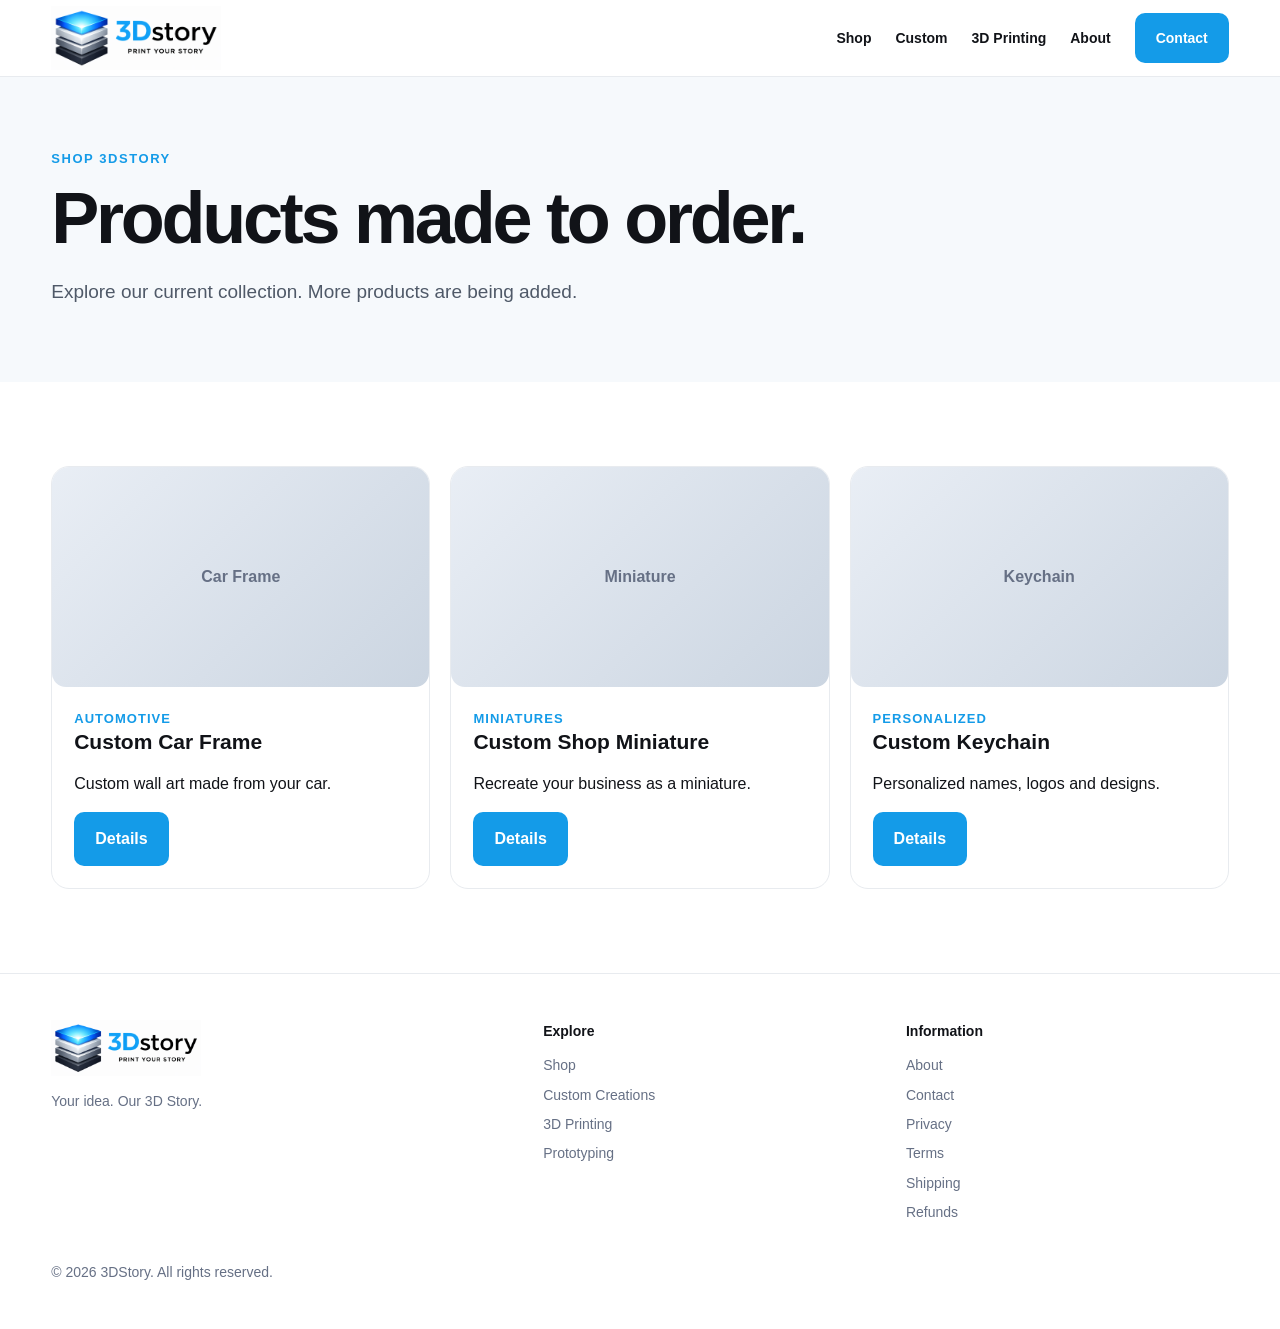
==== shop.html @ 80498d68 "Add files via upload" ====
<!doctype html>
<html lang="en">
<head>
<meta charset="utf-8">
<meta name="viewport" content="width=device-width, initial-scale=1">
<title>Shop | 3DStory</title>
<meta name="description" content="Shop custom 3D printed products from 3DStory.">
<link rel="icon" href="assets/favicon.png">
<link rel="stylesheet" href="assets/style.css">
<link rel="canonical" href="https://3dstory.in/shop.html">
</head>
<body><header class="header"><div class="container nav">
<a href="index.html"><img class="logo" src="assets/logo.png" alt="3DStory logo"></a>
<nav class="navlinks">
<a href="shop.html">Shop</a><a href="custom.html">Custom</a><a href="3d-printing.html">3D Printing</a><a href="about.html">About</a><a class="btn btn-primary" href="contact.html">Contact</a>
</nav><span class="mobile-menu">Menu</span>
</div></header>
<section class="page-hero"><div class="container"><div class="eyebrow">Shop 3DStory</div><h1>Products made to order.</h1><p class="lead">Explore our current collection. More products are being added.</p></div></section>
<section class="section"><div class="container"><div class="grid-3">
<article class="card product-card"><div class="product-image">Car Frame</div><div class="body"><div class="kicker">Automotive</div><h3>Custom Car Frame</h3><p>Custom wall art made from your car.</p><a class="btn btn-primary" href="car-frames.html">Details</a></div></article>
<article class="card product-card"><div class="product-image">Miniature</div><div class="body"><div class="kicker">Miniatures</div><h3>Custom Shop Miniature</h3><p>Recreate your business as a miniature.</p><a class="btn btn-primary" href="miniatures.html">Details</a></div></article>
<article class="card product-card"><div class="product-image">Keychain</div><div class="body"><div class="kicker">Personalized</div><h3>Custom Keychain</h3><p>Personalized names, logos and designs.</p><a class="btn btn-primary" href="keychains.html">Details</a></div></article>
</div></div></section>
<footer class="footer"><div class="container footer-grid">
<div><img class="logo" src="assets/logo.png" alt="3DStory" style="width:150px"><p>Your idea. Our 3D Story.</p></div>
<div><h4>Explore</h4><a href="shop.html">Shop</a><a href="custom.html">Custom Creations</a><a href="3d-printing.html">3D Printing</a><a href="prototyping.html">Prototyping</a></div>
<div><h4>Information</h4><a href="about.html">About</a><a href="contact.html">Contact</a><a href="privacy.html">Privacy</a><a href="terms.html">Terms</a><a href="shipping.html">Shipping</a><a href="refunds.html">Refunds</a></div>
</div><div class="container" style="margin-top:30px">© 2026 3DStory. All rights reserved.</div></footer></body>
</html>
---- assets/style.css ----
:root{
  --blue:#149be8;
  --blue-dark:#0877bf;
  --ink:#111318;
  --muted:#667085;
  --line:#e8ebef;
  --bg:#ffffff;
  --soft:#f6f9fc;
  --max:1180px;
}
*{box-sizing:border-box}
html{scroll-behavior:smooth}
body{margin:0;font-family:Inter,Arial,Helvetica,sans-serif;color:var(--ink);background:var(--bg);line-height:1.6}
a{text-decoration:none;color:inherit}
img{max-width:100%;display:block}
.container{width:min(var(--max),92%);margin:auto}
.header{position:sticky;top:0;z-index:20;background:rgba(255,255,255,.94);backdrop-filter:blur(12px);border-bottom:1px solid var(--line)}
.nav{height:76px;display:flex;align-items:center;justify-content:space-between;gap:24px}
.logo{width:170px;height:auto}
.navlinks{display:flex;gap:24px;align-items:center;font-size:14px;font-weight:600}
.navlinks a:hover{color:var(--blue)}
.btn{display:inline-flex;align-items:center;justify-content:center;padding:13px 20px;border-radius:10px;font-weight:700;border:1px solid transparent;transition:.2s}
.btn-primary{background:var(--blue);color:white}
.btn-primary:hover{background:var(--blue-dark);transform:translateY(-1px)}
.btn-secondary{border-color:#d8dde5;background:#fff}
.btn-secondary:hover{border-color:var(--blue);color:var(--blue)}
.hero{padding:88px 0 72px;background:linear-gradient(180deg,#f8fbff 0%,#fff 100%)}
.hero-grid{display:grid;grid-template-columns:1.08fr .92fr;gap:56px;align-items:center}
.eyebrow{font-size:13px;font-weight:800;letter-spacing:.12em;text-transform:uppercase;color:var(--blue)}
h1{font-size:clamp(42px,6vw,72px);line-height:1.02;letter-spacing:-.045em;margin:12px 0 22px}
h2{font-size:clamp(30px,4vw,46px);line-height:1.08;letter-spacing:-.035em;margin:0 0 14px}
h3{font-size:21px;line-height:1.2;margin:0 0 10px}
.lead{font-size:19px;color:#4f5968;max-width:650px}
.actions{display:flex;gap:12px;flex-wrap:wrap;margin-top:28px}
.hero-card{background:#111820;border-radius:28px;min-height:390px;padding:26px;display:flex;align-items:flex-end;box-shadow:0 24px 60px rgba(20,30,50,.16)}
.hero-card-inner{width:100%;background:rgba(255,255,255,.08);border:1px solid rgba(255,255,255,.14);border-radius:20px;padding:24px;color:#fff}
.section{padding:84px 0}
.section-soft{background:var(--soft)}
.section-head{display:flex;justify-content:space-between;align-items:end;gap:30px;margin-bottom:32px}
.section-head p{max-width:650px;color:var(--muted);margin:0}
.grid-4{display:grid;grid-template-columns:repeat(4,1fr);gap:18px}
.grid-3{display:grid;grid-template-columns:repeat(3,1fr);gap:20px}
.card{border:1px solid var(--line);border-radius:18px;padding:24px;background:#fff}
.card:hover{box-shadow:0 14px 35px rgba(20,30,50,.08);transform:translateY(-2px);transition:.2s}
.icon{width:48px;height:48px;border-radius:13px;background:#eaf7ff;color:var(--blue);display:grid;place-items:center;font-weight:900;margin-bottom:22px}
.product-image{height:220px;border-radius:14px;background:linear-gradient(135deg,#e9eef5,#cbd5e1);display:grid;place-items:center;color:#667085;font-weight:800}
.product-card{overflow:hidden;padding:0}
.product-card .body{padding:22px}
.kicker{font-size:13px;color:var(--blue);font-weight:800;text-transform:uppercase;letter-spacing:.08em}
.price{font-weight:800;font-size:20px;margin-top:12px}
.steps{display:grid;grid-template-columns:repeat(4,1fr);gap:18px}
.step-num{font-size:14px;font-weight:900;color:var(--blue);margin-bottom:14px}
.cta{background:#10151c;color:#fff;border-radius:28px;padding:56px}
.cta p{color:#c5ccd6;max-width:650px}
.footer{border-top:1px solid var(--line);padding:46px 0;color:#667085;font-size:14px}
.footer-grid{display:grid;grid-template-columns:1.4fr 1fr 1fr;gap:40px}
.footer h4{color:var(--ink);margin:0 0 12px}
.footer a{display:block;margin:7px 0}
.page-hero{padding:72px 0 55px;background:var(--soft)}
.prose{max-width:820px}
.prose p,.prose li{color:#515b69}
.form{display:grid;gap:14px;max-width:720px}
input,textarea,select{width:100%;padding:14px 15px;border:1px solid #d9dee7;border-radius:10px;font:inherit}
textarea{min-height:150px;resize:vertical}
.notice{padding:16px 18px;background:#eef8ff;border-left:4px solid var(--blue);border-radius:8px}
.mobile-menu{display:none}
@media(max-width:850px){
 .navlinks{display:none}
 .mobile-menu{display:block}
 .hero-grid{grid-template-columns:1fr}
 .grid-4,.steps{grid-template-columns:repeat(2,1fr)}
 .grid-3,.footer-grid{grid-template-columns:1fr}
 .hero{padding-top:55px}
 .section{padding:62px 0}
}
@media(max-width:520px){
 .grid-4,.steps{grid-template-columns:1fr}
 .logo{width:145px}
 h1{font-size:44px}
 .cta{padding:34px 24px}
}
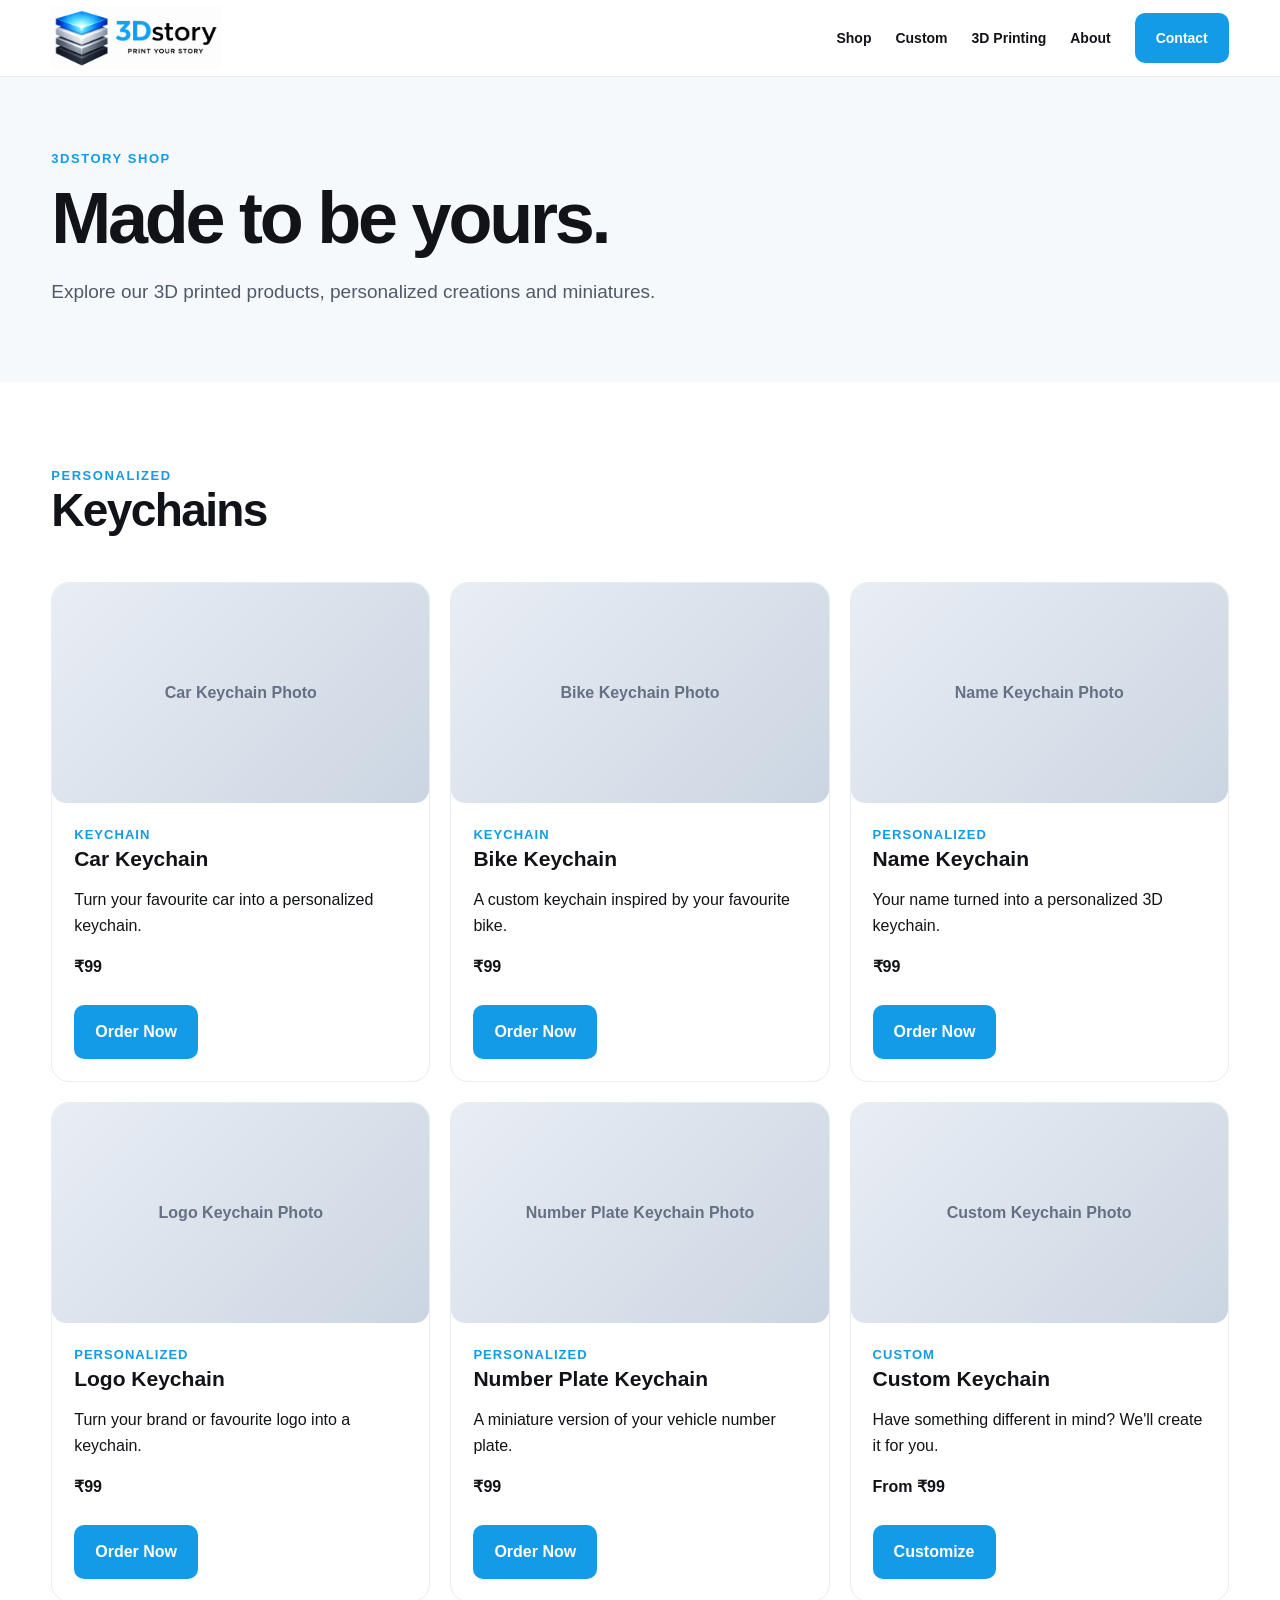
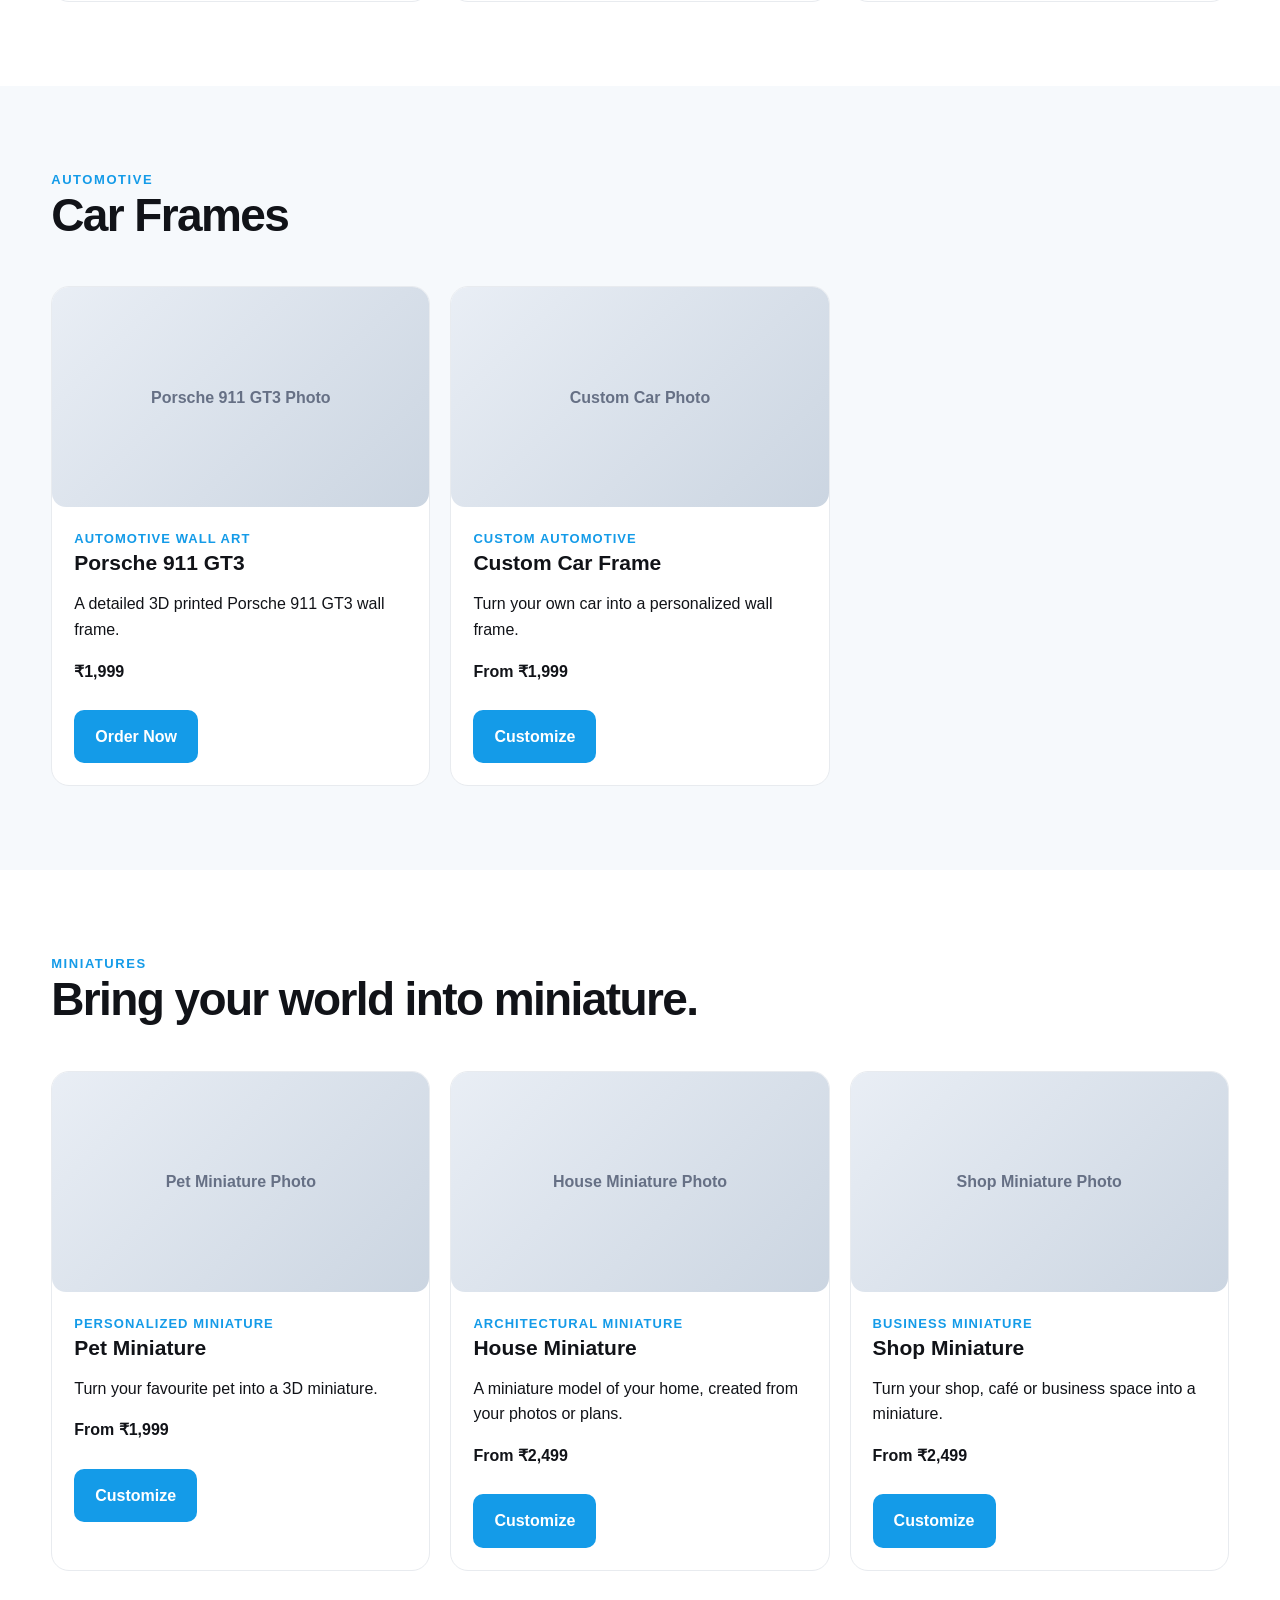
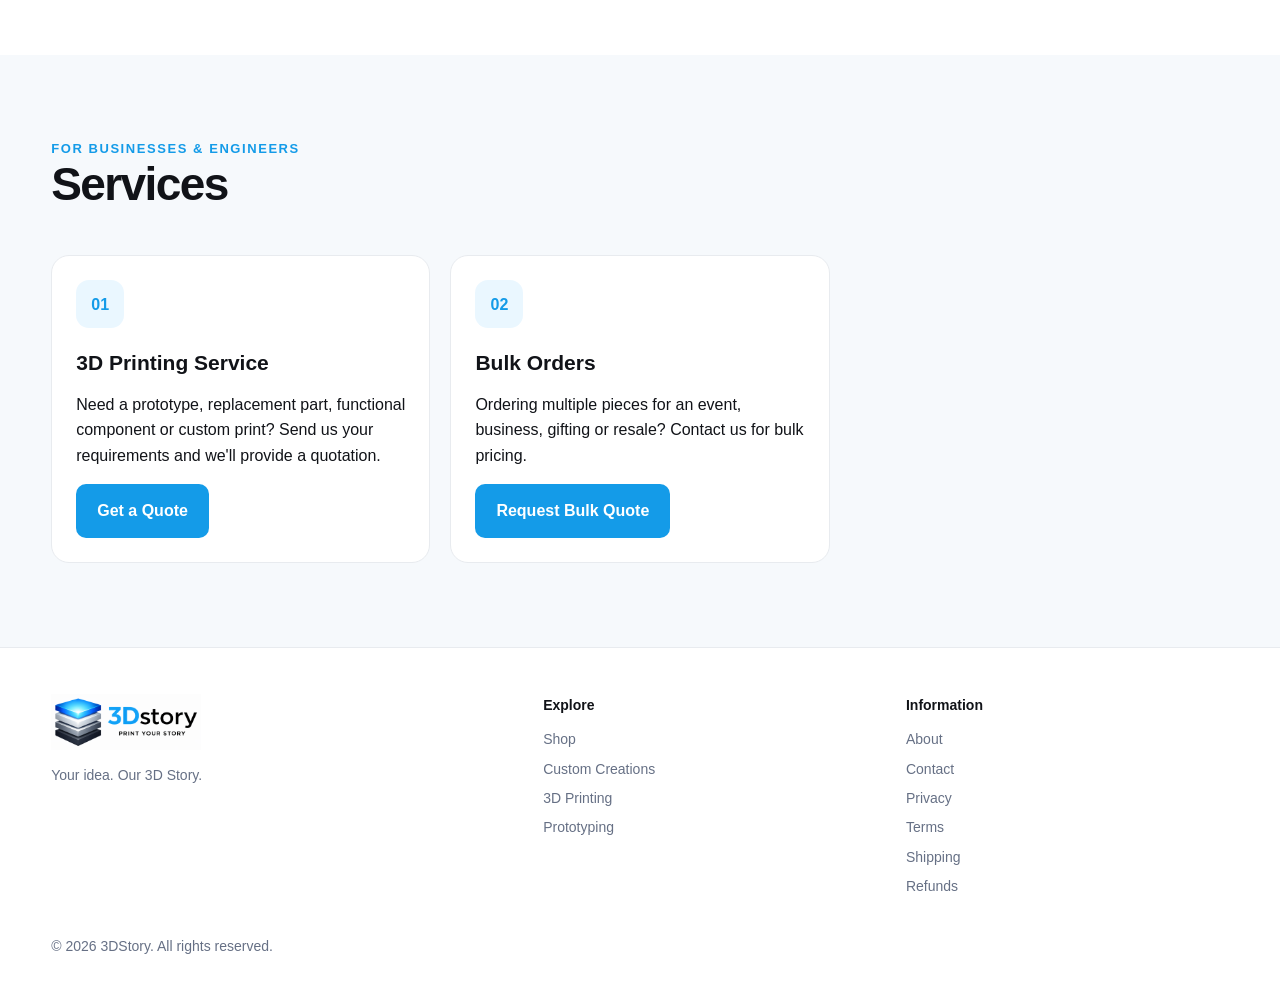
==== commit 5e27e429: "Update shop page with products and pricing" ====
--- a/shop.html
+++ b/shop.html
@@ -3,27 +3,316 @@
 <head>
 <meta charset="utf-8">
 <meta name="viewport" content="width=device-width, initial-scale=1">
+
 <title>Shop | 3DStory</title>
-<meta name="description" content="Shop custom 3D printed products from 3DStory.">
+<meta name="description" content="Shop custom 3D printed keychains, car frames and miniatures from 3DStory.">
+
 <link rel="icon" href="assets/favicon.png">
 <link rel="stylesheet" href="assets/style.css">
 <link rel="canonical" href="https://3dstory.in/shop.html">
 </head>
-<body><header class="header"><div class="container nav">
-<a href="index.html"><img class="logo" src="assets/logo.png" alt="3DStory logo"></a>
-<nav class="navlinks">
-<a href="shop.html">Shop</a><a href="custom.html">Custom</a><a href="3d-printing.html">3D Printing</a><a href="about.html">About</a><a class="btn btn-primary" href="contact.html">Contact</a>
-</nav><span class="mobile-menu">Menu</span>
-</div></header>
-<section class="page-hero"><div class="container"><div class="eyebrow">Shop 3DStory</div><h1>Products made to order.</h1><p class="lead">Explore our current collection. More products are being added.</p></div></section>
-<section class="section"><div class="container"><div class="grid-3">
-<article class="card product-card"><div class="product-image">Car Frame</div><div class="body"><div class="kicker">Automotive</div><h3>Custom Car Frame</h3><p>Custom wall art made from your car.</p><a class="btn btn-primary" href="car-frames.html">Details</a></div></article>
-<article class="card product-card"><div class="product-image">Miniature</div><div class="body"><div class="kicker">Miniatures</div><h3>Custom Shop Miniature</h3><p>Recreate your business as a miniature.</p><a class="btn btn-primary" href="miniatures.html">Details</a></div></article>
-<article class="card product-card"><div class="product-image">Keychain</div><div class="body"><div class="kicker">Personalized</div><h3>Custom Keychain</h3><p>Personalized names, logos and designs.</p><a class="btn btn-primary" href="keychains.html">Details</a></div></article>
-</div></div></section>
-<footer class="footer"><div class="container footer-grid">
-<div><img class="logo" src="assets/logo.png" alt="3DStory" style="width:150px"><p>Your idea. Our 3D Story.</p></div>
-<div><h4>Explore</h4><a href="shop.html">Shop</a><a href="custom.html">Custom Creations</a><a href="3d-printing.html">3D Printing</a><a href="prototyping.html">Prototyping</a></div>
-<div><h4>Information</h4><a href="about.html">About</a><a href="contact.html">Contact</a><a href="privacy.html">Privacy</a><a href="terms.html">Terms</a><a href="shipping.html">Shipping</a><a href="refunds.html">Refunds</a></div>
-</div><div class="container" style="margin-top:30px">© 2026 3DStory. All rights reserved.</div></footer></body>
-</html>+
+<body>
+
+<header class="header">
+  <div class="container nav">
+    <a href="index.html">
+      <img class="logo" src="assets/logo.png" alt="3DStory logo">
+    </a>
+
+    <nav class="navlinks">
+      <a href="shop.html">Shop</a>
+      <a href="custom.html">Custom</a>
+      <a href="3d-printing.html">3D Printing</a>
+      <a href="about.html">About</a>
+      <a class="btn btn-primary" href="contact.html">Contact</a>
+    </nav>
+
+    <span class="mobile-menu">Menu</span>
+  </div>
+</header>
+
+
+<section class="page-hero">
+  <div class="container">
+    <div class="eyebrow">3DStory Shop</div>
+    <h1>Made to be yours.</h1>
+    <p class="lead">
+      Explore our 3D printed products, personalized creations and miniatures.
+    </p>
+  </div>
+</section>
+
+
+<!-- KEYCHAINS -->
+
+<section class="section">
+  <div class="container">
+
+    <div class="section-head">
+      <div>
+        <div class="eyebrow">Personalized</div>
+        <h2>Keychains</h2>
+      </div>
+    </div>
+
+    <div class="grid-3">
+
+      <article class="card product-card">
+        <div class="product-image">Car Keychain Photo</div>
+        <div class="body">
+          <div class="kicker">Keychain</div>
+          <h3>Car Keychain</h3>
+          <p>Turn your favourite car into a personalized keychain.</p>
+          <strong>₹99</strong>
+          <br><br>
+          <a class="btn btn-primary" href="contact.html">Order Now</a>
+        </div>
+      </article>
+
+
+      <article class="card product-card">
+        <div class="product-image">Bike Keychain Photo</div>
+        <div class="body">
+          <div class="kicker">Keychain</div>
+          <h3>Bike Keychain</h3>
+          <p>A custom keychain inspired by your favourite bike.</p>
+          <strong>₹99</strong>
+          <br><br>
+          <a class="btn btn-primary" href="contact.html">Order Now</a>
+        </div>
+      </article>
+
+
+      <article class="card product-card">
+        <div class="product-image">Name Keychain Photo</div>
+        <div class="body">
+          <div class="kicker">Personalized</div>
+          <h3>Name Keychain</h3>
+          <p>Your name turned into a personalized 3D keychain.</p>
+          <strong>₹99</strong>
+          <br><br>
+          <a class="btn btn-primary" href="contact.html">Order Now</a>
+        </div>
+      </article>
+
+
+      <article class="card product-card">
+        <div class="product-image">Logo Keychain Photo</div>
+        <div class="body">
+          <div class="kicker">Personalized</div>
+          <h3>Logo Keychain</h3>
+          <p>Turn your brand or favourite logo into a keychain.</p>
+          <strong>₹99</strong>
+          <br><br>
+          <a class="btn btn-primary" href="contact.html">Order Now</a>
+        </div>
+      </article>
+
+
+      <article class="card product-card">
+        <div class="product-image">Number Plate Keychain Photo</div>
+        <div class="body">
+          <div class="kicker">Personalized</div>
+          <h3>Number Plate Keychain</h3>
+          <p>A miniature version of your vehicle number plate.</p>
+          <strong>₹99</strong>
+          <br><br>
+          <a class="btn btn-primary" href="contact.html">Order Now</a>
+        </div>
+      </article>
+
+
+      <article class="card product-card">
+        <div class="product-image">Custom Keychain Photo</div>
+        <div class="body">
+          <div class="kicker">Custom</div>
+          <h3>Custom Keychain</h3>
+          <p>Have something different in mind? We'll create it for you.</p>
+          <strong>From ₹99</strong>
+          <br><br>
+          <a class="btn btn-primary" href="custom.html">Customize</a>
+        </div>
+      </article>
+
+    </div>
+  </div>
+</section>
+
+
+<!-- CAR FRAMES -->
+
+<section class="section section-soft">
+  <div class="container">
+
+    <div class="section-head">
+      <div>
+        <div class="eyebrow">Automotive</div>
+        <h2>Car Frames</h2>
+      </div>
+    </div>
+
+    <div class="grid-3">
+
+      <article class="card product-card">
+        <div class="product-image">Porsche 911 GT3 Photo</div>
+        <div class="body">
+          <div class="kicker">Automotive Wall Art</div>
+          <h3>Porsche 911 GT3</h3>
+          <p>A detailed 3D printed Porsche 911 GT3 wall frame.</p>
+          <strong>₹1,999</strong>
+          <br><br>
+          <a class="btn btn-primary" href="contact.html">Order Now</a>
+        </div>
+      </article>
+
+
+      <article class="card product-card">
+        <div class="product-image">Custom Car Photo</div>
+        <div class="body">
+          <div class="kicker">Custom Automotive</div>
+          <h3>Custom Car Frame</h3>
+          <p>Turn your own car into a personalized wall frame.</p>
+          <strong>From ₹1,999</strong>
+          <br><br>
+          <a class="btn btn-primary" href="custom.html">Customize</a>
+        </div>
+      </article>
+
+    </div>
+  </div>
+</section>
+
+
+<!-- MINIATURES -->
+
+<section class="section">
+  <div class="container">
+
+    <div class="section-head">
+      <div>
+        <div class="eyebrow">Miniatures</div>
+        <h2>Bring your world into miniature.</h2>
+      </div>
+    </div>
+
+    <div class="grid-3">
+
+      <article class="card product-card">
+        <div class="product-image">Pet Miniature Photo</div>
+        <div class="body">
+          <div class="kicker">Personalized Miniature</div>
+          <h3>Pet Miniature</h3>
+          <p>Turn your favourite pet into a 3D miniature.</p>
+          <strong>From ₹1,999</strong>
+          <br><br>
+          <a class="btn btn-primary" href="custom.html">Customize</a>
+        </div>
+      </article>
+
+
+      <article class="card product-card">
+        <div class="product-image">House Miniature Photo</div>
+        <div class="body">
+          <div class="kicker">Architectural Miniature</div>
+          <h3>House Miniature</h3>
+          <p>A miniature model of your home, created from your photos or plans.</p>
+          <strong>From ₹2,499</strong>
+          <br><br>
+          <a class="btn btn-primary" href="custom.html">Customize</a>
+        </div>
+      </article>
+
+
+      <article class="card product-card">
+        <div class="product-image">Shop Miniature Photo</div>
+        <div class="body">
+          <div class="kicker">Business Miniature</div>
+          <h3>Shop Miniature</h3>
+          <p>Turn your shop, café or business space into a miniature.</p>
+          <strong>From ₹2,499</strong>
+          <br><br>
+          <a class="btn btn-primary" href="custom.html">Customize</a>
+        </div>
+      </article>
+
+    </div>
+  </div>
+</section>
+
+
+<!-- SERVICES -->
+
+<section class="section section-soft">
+  <div class="container">
+
+    <div class="section-head">
+      <div>
+        <div class="eyebrow">For businesses & engineers</div>
+        <h2>Services</h2>
+      </div>
+    </div>
+
+    <div class="grid-3">
+
+      <article class="card">
+        <div class="icon">01</div>
+        <h3>3D Printing Service</h3>
+        <p>
+          Need a prototype, replacement part, functional component or custom print?
+          Send us your requirements and we'll provide a quotation.
+        </p>
+        <a class="btn btn-primary" href="3d-printing.html">Get a Quote</a>
+      </article>
+
+
+      <article class="card">
+        <div class="icon">02</div>
+        <h3>Bulk Orders</h3>
+        <p>
+          Ordering multiple pieces for an event, business, gifting or resale?
+          Contact us for bulk pricing.
+        </p>
+        <a class="btn btn-primary" href="contact.html">Request Bulk Quote</a>
+      </article>
+
+    </div>
+  </div>
+</section>
+
+
+<footer class="footer">
+  <div class="container footer-grid">
+
+    <div>
+      <img class="logo" src="assets/logo.png" alt="3DStory" style="width:150px">
+      <p>Your idea. Our 3D Story.</p>
+    </div>
+
+    <div>
+      <h4>Explore</h4>
+      <a href="shop.html">Shop</a>
+      <a href="custom.html">Custom Creations</a>
+      <a href="3d-printing.html">3D Printing</a>
+      <a href="prototyping.html">Prototyping</a>
+    </div>
+
+    <div>
+      <h4>Information</h4>
+      <a href="about.html">About</a>
+      <a href="contact.html">Contact</a>
+      <a href="privacy.html">Privacy</a>
+      <a href="terms.html">Terms</a>
+      <a href="shipping.html">Shipping</a>
+      <a href="refunds.html">Refunds</a>
+    </div>
+
+  </div>
+
+  <div class="container" style="margin-top:30px">
+    © 2026 3DStory. All rights reserved.
+  </div>
+</footer>
+
+</body>
+</html>
